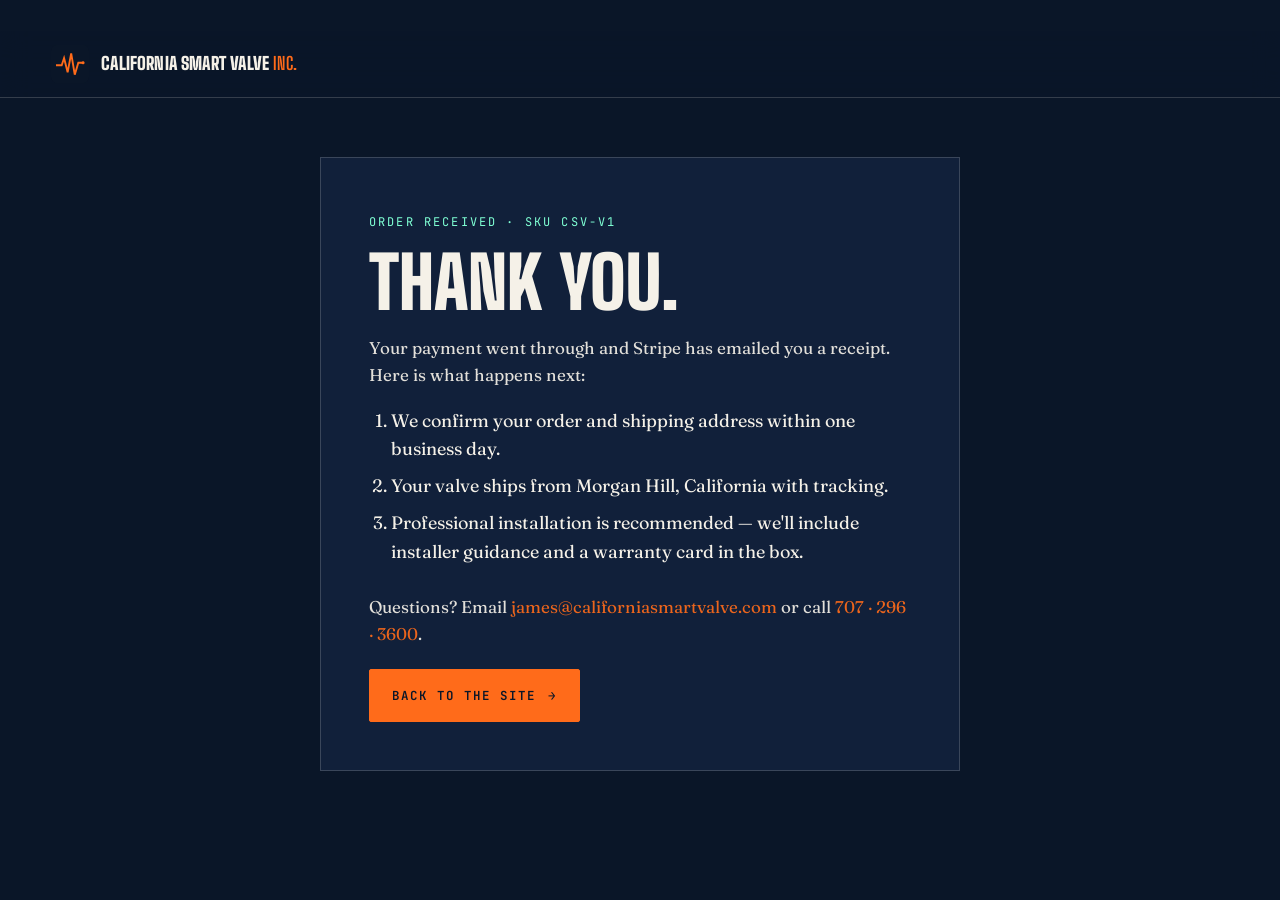
==== thank-you.html @ 898beee5 "feat: retail price $285 incl. tax/shipping; Stripe checkout scaffolding - Bump per-unit price from $" ====
<!doctype html>
<html lang="en">
<head>
  <meta charset="utf-8">
  <meta name="viewport" content="width=device-width,initial-scale=1,viewport-fit=cover">
  <meta name="theme-color" content="#0A1628">
  <meta name="robots" content="noindex">
  <title>Order received — California Smart Valve</title>
  <link rel="icon" type="image/svg+xml" href="assets/favicon.svg">
  <link rel="preconnect" href="https://fonts.googleapis.com">
  <link rel="preconnect" href="https://fonts.gstatic.com" crossorigin>
  <link rel="stylesheet" href="https://fonts.googleapis.com/css2?family=Big+Shoulders+Display:wght@500;700;900&family=Fraunces:opsz,wght@9..144,300..700&family=JetBrains+Mono:wght@400;600&display=swap">
  <link rel="stylesheet" href="assets/style.css">
</head>
<body>
<nav class="nav" aria-label="Primary">
  <a class="nav__brand" href="./">
    <svg class="nav__logo" viewBox="0 0 64 64" aria-hidden="true">
      <rect width="64" height="64" rx="10" fill="#0A1628"/>
      <path d="M10 34 L18 34 L22 22 L28 46 L34 14 L40 50 L46 30 L54 30" fill="none" stroke="#FF6B1A" stroke-width="3.2" stroke-linecap="square"/>
      <circle cx="54" cy="30" r="2.6" fill="#FF6B1A"/>
    </svg>
    <span class="nav__brand-text">California Smart Valve <em>Inc.</em></span>
  </a>
</nav>
<main class="confirm">
  <div class="confirm__card">
    <span class="confirm__num">ORDER RECEIVED · SKU CSV-V1</span>
    <h1>Thank you.</h1>
    <p>Your payment went through and Stripe has emailed you a receipt. Here is what happens next:</p>
    <ol>
      <li>We confirm your order and shipping address within one business day.</li>
      <li>Your valve ships from Morgan Hill, California with tracking.</li>
      <li>Professional installation is recommended — we'll include installer guidance and a warranty card in the box.</li>
    </ol>
    <p>Questions? Email <a href="mailto:james@californiasmartvalve.com" style="color:var(--orange)">james@californiasmartvalve.com</a> or call <a href="tel:+17072963600" style="color:var(--orange)">707 · 296 · 3600</a>.</p>
    <a class="btn btn--primary" href="./"><span>Back to the site</span><span class="btn__arrow">→</span></a>
  </div>
</main>
</body>
</html>
---- assets/style.css ----
/* ───────────────────────────────────────────────────────────────
   California Smart Valve — Editorial Seismograph
   ─────────────────────────────────────────────────────────────── */

:root {
  --navy:      #0A1628;
  --navy-2:    #11203A;
  --navy-3:    #1A2942;
  --bone:      #F5F1E8;
  --bone-2:    #E9E2D2;
  --ink:       #07101F;
  --orange:    #FF6B1A;
  --orange-2:  #FF8A4A;
  --red:       #E63946;
  --pulse:     #7FFFD4;
  --rule:      rgba(245,241,232,.18);
  --rule-dk:   rgba(10,22,40,.14);

  --display: "Big Shoulders Display", "Arial Narrow", sans-serif;
  --serif:   "Fraunces", "Georgia", serif;
  --mono:    "JetBrains Mono", ui-monospace, monospace;

  --max:     1320px;
  --pad:     clamp(20px, 4vw, 56px);

  --noise:
    url("data:image/svg+xml;utf8,<svg xmlns='http://www.w3.org/2000/svg' width='220' height='220'><filter id='n'><feTurbulence type='fractalNoise' baseFrequency='0.9' numOctaves='2' stitchTiles='stitch'/><feColorMatrix values='0 0 0 0 0  0 0 0 0 0  0 0 0 0 0  0 0 0 0.55 0'/></filter><rect width='100%25' height='100%25' filter='url(%23n)' opacity='0.5'/></svg>");
}

* { box-sizing: border-box; }
html { scroll-behavior: smooth; -webkit-text-size-adjust: 100%; }
body {
  margin: 0;
  font-family: var(--serif);
  font-weight: 400;
  font-size: clamp(15px, 1vw + 0.5rem, 18px);
  line-height: 1.55;
  color: var(--bone);
  background: var(--navy);
  -webkit-font-smoothing: antialiased;
  text-rendering: optimizeLegibility;
  overflow-x: hidden;
}

a { color: inherit; text-decoration: none; }
img, svg { display: block; max-width: 100%; }
em { font-style: italic; font-feature-settings: "ss01"; }
button { font: inherit; background: none; border: 0; color: inherit; cursor: pointer; }

/* ───────── tag ───────── */
.tag {
  display: inline-block;
  font-family: var(--mono);
  font-size: 0.68rem;
  letter-spacing: 0.18em;
  text-transform: uppercase;
  padding: 4px 8px;
  border: 1px solid currentColor;
  margin-right: 0.6em;
  vertical-align: 1px;
}
.tag--orange { background: var(--orange); color: var(--navy); border-color: var(--orange); }

/* ───────── STATION BAR ───────── */
.station {
  position: sticky;
  top: 0;
  z-index: 50;
  background: var(--ink);
  border-bottom: 1px solid var(--rule);
  font-family: var(--mono);
  font-size: 0.72rem;
  letter-spacing: 0.08em;
  text-transform: uppercase;
}
.station__inner {
  max-width: var(--max);
  margin: 0 auto;
  padding: 8px var(--pad);
  display: flex;
  align-items: center;
  gap: 16px;
  color: rgba(245,241,232,.7);
  white-space: nowrap;
  overflow: hidden;
}
.station__badge {
  color: var(--orange);
  display: inline-flex;
  align-items: center;
  gap: 6px;
  font-weight: 600;
  flex-shrink: 0;
}
.station__pulse {
  width: 7px; height: 7px; border-radius: 50%;
  background: var(--orange);
  box-shadow: 0 0 0 0 rgba(255,107,26,.7);
  animation: pulse 1.6s infinite;
}
@keyframes pulse {
  0%   { box-shadow: 0 0 0 0 rgba(255,107,26,.7); }
  70%  { box-shadow: 0 0 0 10px rgba(255,107,26,0); }
  100% { box-shadow: 0 0 0 0 rgba(255,107,26,0); }
}
.station__readout { display: inline-flex; gap: 10px; overflow: hidden; text-overflow: ellipsis; flex: 1 1 auto; }
.station__readout em { color: var(--bone); font-style: normal; font-weight: 600; }
.station__sep { opacity: .35; }
.station__time { margin-left: auto; color: var(--bone); flex-shrink: 0; }
.station__seg { display: inline; }

@media (max-width: 720px) {
  .station__seg:nth-child(1),
  .station__seg:nth-child(5),
  .station__sep { display: none; }
  .station__seg:nth-child(7) { display: inline; }
}
@media (max-width: 480px) {
  .station__readout { display: none; }
}

/* ───────── NAV ───────── */
.nav {
  position: sticky;
  top: 31px;
  z-index: 49;
  display: flex;
  align-items: center;
  justify-content: space-between;
  padding: 14px var(--pad);
  background: rgba(10,22,40,.85);
  backdrop-filter: blur(14px);
  -webkit-backdrop-filter: blur(14px);
  border-bottom: 1px solid var(--rule);
}
.nav__brand { display: flex; align-items: center; gap: 12px; }
.nav__logo { width: 38px; height: 38px; }
.nav__brand-text {
  font-family: var(--display);
  font-weight: 900;
  font-size: 1.1rem;
  letter-spacing: 0.01em;
  text-transform: uppercase;
  color: var(--bone);
}
.nav__brand-text em {
  font-style: normal; color: var(--orange); font-weight: 700;
}
.nav__links {
  list-style: none;
  display: flex;
  gap: 28px;
  align-items: center;
  margin: 0; padding: 0;
  font-family: var(--mono);
  font-size: 0.78rem;
  letter-spacing: 0.1em;
  text-transform: uppercase;
}
.nav__links a {
  color: rgba(245,241,232,.75);
  transition: color .2s;
  position: relative;
}
.nav__links a:hover { color: var(--bone); }
.nav__links a:hover::after {
  content: "";
  position: absolute; left: 0; right: 0; bottom: -6px;
  height: 1px; background: var(--orange);
}
.nav__cta {
  color: var(--navy) !important;
  background: var(--orange);
  padding: 8px 14px;
  border-radius: 2px;
  font-weight: 600;
}
.nav__cta:hover { background: var(--orange-2); }
.nav__cta:hover::after { display: none; }

.nav__toggle { display: none; flex-direction: column; gap: 4px; padding: 8px; }
.nav__toggle span { display: block; width: 24px; height: 2px; background: var(--bone); transition: transform .3s, opacity .3s; }
.nav__toggle[aria-expanded="true"] span:nth-child(1) { transform: translateY(6px) rotate(45deg); }
.nav__toggle[aria-expanded="true"] span:nth-child(2) { opacity: 0; }
.nav__toggle[aria-expanded="true"] span:nth-child(3) { transform: translateY(-6px) rotate(-45deg); }

@media (max-width: 880px) {
  .nav__toggle { display: flex; }
  .nav__links {
    position: absolute;
    top: 100%; left: 0; right: 0;
    background: var(--ink);
    border-bottom: 1px solid var(--rule);
    flex-direction: column;
    align-items: stretch;
    gap: 0;
    padding: 8px 0;
    transform: translateY(-12px);
    opacity: 0;
    pointer-events: none;
    transition: transform .25s, opacity .25s;
  }
  .nav__links li a {
    display: block;
    padding: 14px var(--pad);
  }
  .nav__links li a::after { display: none; }
  .nav__cta {
    margin: 12px var(--pad);
    text-align: center;
  }
  .nav.is-open .nav__links {
    transform: none;
    opacity: 1;
    pointer-events: auto;
  }
}

/* ───────── BUTTONS ───────── */
.btn {
  display: inline-flex;
  align-items: center;
  justify-content: center;
  gap: 12px;
  padding: 16px 22px;
  font-family: var(--mono);
  font-size: 0.78rem;
  letter-spacing: 0.16em;
  text-transform: uppercase;
  font-weight: 600;
  border: 1px solid transparent;
  border-radius: 2px;
  cursor: pointer;
  transition: transform .15s, background .2s, color .2s, border-color .2s;
  position: relative;
}
.btn:hover { transform: translateY(-1px); }
.btn:active { transform: translateY(0); }
.btn__arrow { transition: transform .25s; }
.btn:hover .btn__arrow { transform: translateX(4px); }
.btn--primary {
  background: var(--orange);
  color: var(--navy);
  border-color: var(--orange);
}
.btn--primary:hover { background: var(--orange-2); border-color: var(--orange-2); }
.btn--ghost {
  border-color: var(--bone);
  color: var(--bone);
  background: transparent;
}
.btn--ghost:hover { background: var(--bone); color: var(--navy); }
.btn--ghost-light { border-color: rgba(245,241,232,.6); }
.btn--block { display: flex; width: 100%; }

/* ───────── HERO ───────── */
.hero {
  position: relative;
  min-height: calc(100vh - 80px);
  padding: clamp(40px, 8vw, 96px) var(--pad) clamp(40px, 8vw, 80px);
  background:
    radial-gradient(1200px 700px at 80% -10%, rgba(255,107,26,.10), transparent 60%),
    radial-gradient(900px 600px at -10% 100%, rgba(230,57,70,.08), transparent 60%),
    var(--navy);
  overflow: hidden;
  isolation: isolate;
}
.hero__noise {
  position: absolute; inset: 0;
  background-image: var(--noise);
  opacity: 0.35;
  mix-blend-mode: overlay;
  pointer-events: none;
  z-index: 1;
}
.hero__inner {
  position: relative;
  z-index: 3;
  max-width: var(--max);
  margin: 0 auto;
}
.hero__eyebrow {
  font-family: var(--mono);
  font-size: 0.78rem;
  letter-spacing: 0.16em;
  text-transform: uppercase;
  color: rgba(245,241,232,.65);
  margin: 0 0 clamp(28px, 5vw, 56px);
}
.hero__title {
  font-family: var(--display);
  font-weight: 900;
  font-size: clamp(3.2rem, 11vw, 10.5rem);
  line-height: 0.88;
  letter-spacing: -0.02em;
  text-transform: uppercase;
  margin: 0;
  color: var(--bone);
}
.hero__line {
  display: block;
  opacity: 0;
  transform: translateY(20px);
  animation: rise .9s cubic-bezier(.2,.7,.2,1) forwards;
}
.hero__line:nth-child(1) { animation-delay: .05s; }
.hero__line:nth-child(2) { animation-delay: .15s; }
.hero__line:nth-child(3) { animation-delay: .30s; }
.hero__line:nth-child(4) { animation-delay: .42s; }
.hero__line:nth-child(5) { animation-delay: .55s; }
@keyframes rise { to { opacity: 1; transform: none; } }

.hero__line--quake { color: var(--orange); position: relative; }
.hero__line--fire  { color: var(--red);    position: relative; display: inline-block; }
.hero__line--amp {
  font-family: var(--serif);
  font-style: italic;
  font-weight: 300;
  font-size: 0.55em;
  color: var(--bone);
  margin: 0.05em 0;
  text-transform: none;
  padding-left: 0.1em;
}
.hero__period { color: var(--bone); }

.hero__mark {
  display: inline-block;
  vertical-align: 0.05em;
  margin-left: 0.18em;
  width: 0.6em;
  height: 0.45em;
  background-repeat: no-repeat;
  background-size: contain;
}
.hero__mark--quake {
  background-image:
    url("data:image/svg+xml;utf8,<svg xmlns='http://www.w3.org/2000/svg' viewBox='0 0 60 40'><path d='M2 20 L10 20 L14 5 L20 35 L26 8 L32 32 L38 14 L46 26 L52 20 L58 20' fill='none' stroke='%23FF6B1A' stroke-width='3'/></svg>");
}
.hero__mark--fire {
  background-image:
    url("data:image/svg+xml;utf8,<svg xmlns='http://www.w3.org/2000/svg' viewBox='0 0 40 50'><path d='M20 48 C8 42 6 30 12 22 C12 28 16 28 18 24 C20 14 16 10 22 2 C22 12 30 14 30 24 C32 22 36 28 34 36 C32 44 28 48 20 48 Z' fill='%23E63946'/></svg>");
}

.hero__lede {
  font-family: var(--serif);
  font-size: clamp(1.05rem, 1.4vw, 1.3rem);
  line-height: 1.55;
  max-width: 60ch;
  color: rgba(245,241,232,.85);
  margin: clamp(36px, 5vw, 60px) 0 clamp(28px, 4vw, 40px);
  opacity: 0;
  animation: rise 1s .9s forwards;
}
.hero__lede em { color: var(--orange); font-style: italic; }

.hero__cta {
  display: flex;
  flex-wrap: wrap;
  gap: 14px;
  opacity: 0;
  animation: rise 1s 1.05s forwards;
}

.hero__stats {
  margin-top: clamp(48px, 8vw, 80px);
  display: grid;
  grid-template-columns: repeat(auto-fit, minmax(180px, 1fr));
  gap: clamp(20px, 3vw, 36px);
  border-top: 1px solid var(--rule);
  padding-top: clamp(28px, 4vw, 40px);
  opacity: 0;
  animation: rise 1s 1.2s forwards;
}
.stat { display: flex; flex-direction: column; gap: 4px; }
.stat__num {
  font-family: var(--display);
  font-weight: 900;
  font-size: clamp(2.2rem, 4vw, 3.2rem);
  line-height: 1;
  color: var(--bone);
}
.stat__num em { color: var(--orange); font-style: normal; }
.stat__label {
  font-family: var(--mono);
  font-size: 0.7rem;
  letter-spacing: 0.16em;
  text-transform: uppercase;
  color: rgba(245,241,232,.6);
}

/* ───────── SEISMOGRAPH ───────── */
.seismo {
  position: absolute;
  left: 0; right: 0;
  bottom: 0;
  height: clamp(140px, 18vw, 220px);
  z-index: 2;
  pointer-events: none;
  overflow: hidden;
  border-top: 1px solid var(--rule);
  background:
    linear-gradient(180deg, transparent 0%, rgba(10,22,40,.6) 100%);
}
.seismo__grid {
  position: absolute; inset: 0;
  background-image:
    linear-gradient(to right, rgba(255,107,26,.06) 1px, transparent 1px),
    linear-gradient(to bottom, rgba(255,107,26,.06) 1px, transparent 1px);
  background-size: 40px 40px;
}
.seismo__svg {
  position: absolute;
  top: 0; left: 0;
  width: 200%; height: 100%;
  animation: seismo-scroll 24s linear infinite;
}
@keyframes seismo-scroll {
  to { transform: translateX(-50%); }
}
.seismo__svg path { stroke: var(--orange); filter: drop-shadow(0 0 6px rgba(255,107,26,.5)); }
.seismo__scan {
  position: absolute; top: 0; bottom: 0; left: 0;
  width: 2px;
  background: linear-gradient(180deg, transparent, rgba(127,255,212,.6), transparent);
  box-shadow: 0 0 12px rgba(127,255,212,.5);
  animation: scan 6s linear infinite;
}
@keyframes scan {
  0%   { left: 0%; }
  100% { left: 100%; }
}
.seismo__axis {
  position: absolute;
  left: 0; right: 0;
  bottom: 6px;
  display: flex;
  justify-content: space-around;
  font-family: var(--mono);
  font-size: 0.64rem;
  color: rgba(245,241,232,.35);
  letter-spacing: 0.1em;
  padding: 0 var(--pad);
}

/* ───────── SECTION SCAFFOLD ───────── */
.section {
  position: relative;
  padding: clamp(72px, 10vw, 140px) var(--pad);
  background: var(--bone);
  color: var(--navy);
}
.section--mission { background: var(--bone); }
.section--dual { background: var(--navy); color: var(--bone); }
.section--device { background: var(--bone-2); }
.section--leadership { background: var(--navy-2); color: var(--bone); }
.section--spec { background: var(--bone); }
.section--about { background: var(--navy); color: var(--bone); }
.section--start { background: var(--ink); color: var(--bone); }

.section__head {
  max-width: var(--max);
  margin: 0 auto clamp(48px, 6vw, 80px);
  display: grid;
  grid-template-columns: 80px 1fr;
  grid-template-rows: auto auto;
  column-gap: clamp(20px, 3vw, 40px);
  row-gap: 12px;
  align-items: start;
}
.section__num {
  font-family: var(--mono);
  font-size: 0.78rem;
  letter-spacing: 0.18em;
  text-transform: uppercase;
  color: var(--orange);
  padding-top: 18px;
  grid-row: 1 / span 2;
  border-top: 2px solid var(--orange);
  padding-right: 8px;
}
.section__title {
  font-family: var(--display);
  font-weight: 900;
  font-size: clamp(2.2rem, 5.6vw, 5rem);
  line-height: 0.92;
  letter-spacing: -0.015em;
  text-transform: uppercase;
  margin: 0;
}
.section__kicker {
  font-family: var(--serif);
  font-size: clamp(1.05rem, 1.4vw, 1.25rem);
  line-height: 1.5;
  max-width: 60ch;
  margin: 0;
  color: inherit;
  opacity: 0.75;
}
.section__head--dark .section__title { color: var(--bone); }
.section__head--dark .section__kicker { color: rgba(245,241,232,.75); }

@media (max-width: 640px) {
  .section__head {
    grid-template-columns: 1fr;
    row-gap: 16px;
  }
  .section__num { grid-row: auto; padding-top: 10px; padding-bottom: 8px; padding-right: 0; display: inline-block; max-width: max-content; }
}

/* ───────── MISSION CARDS ───────── */
.cards-3 {
  max-width: var(--max);
  margin: 0 auto;
  display: grid;
  grid-template-columns: repeat(3, 1fr);
  gap: 0;
  border-top: 1px solid var(--rule-dk);
  border-bottom: 1px solid var(--rule-dk);
}
.card-mission {
  position: relative;
  padding: clamp(32px, 4vw, 48px) clamp(24px, 3vw, 36px);
  border-right: 1px solid var(--rule-dk);
  display: flex;
  flex-direction: column;
  gap: 18px;
  background: var(--bone);
  transition: background .25s;
}
.card-mission:last-child { border-right: 0; }
.card-mission:hover { background: var(--bone-2); }
.card-mission__num {
  font-family: var(--mono);
  font-size: 0.74rem;
  letter-spacing: 0.18em;
  text-transform: uppercase;
  color: var(--orange);
}
.card-mission__title {
  font-family: var(--display);
  font-weight: 900;
  font-size: clamp(1.8rem, 3vw, 2.6rem);
  line-height: 0.95;
  letter-spacing: -0.01em;
  text-transform: uppercase;
  margin: 0;
  color: var(--navy);
}
.card-mission__body {
  margin: 0;
  font-family: var(--serif);
  font-size: 1.02rem;
  line-height: 1.55;
  color: rgba(10,22,40,.78);
}
.card-mission__bar {
  display: block;
  height: 4px;
  background: var(--orange);
  width: 36px;
  margin-top: auto;
  transition: width .3s;
}
.card-mission:hover .card-mission__bar { width: 100%; }

@media (max-width: 880px) {
  .cards-3 { grid-template-columns: 1fr; }
  .card-mission { border-right: 0; border-bottom: 1px solid var(--rule-dk); }
  .card-mission:last-child { border-bottom: 0; }
}

/* ───────── DUAL THREAT ───────── */
.dual {
  max-width: var(--max);
  margin: 0 auto;
  display: grid;
  grid-template-columns: 1fr 1fr;
  gap: 1px;
  background: var(--rule);
  border: 1px solid var(--rule);
}
.dual__panel {
  position: relative;
  padding: clamp(36px, 5vw, 64px);
  background: var(--navy);
  overflow: hidden;
  isolation: isolate;
  min-height: clamp(360px, 50vh, 520px);
  display: flex;
  flex-direction: column;
}
.dual__panel--quake { background: linear-gradient(180deg, #102542 0%, #0A1628 100%); }
.dual__panel--fire  { background: linear-gradient(180deg, #2A1410 0%, #0A1628 100%); }
.dual__bg {
  position: absolute; inset: 0;
  z-index: 1;
  opacity: 0.18;
  pointer-events: none;
}
.dual__bg svg { width: 100%; height: 100%; }
.dual__bg--quake .quake-bars rect {
  fill: var(--orange);
  transform-origin: bottom;
  animation: quake-bar 1.4s ease-in-out infinite;
}
.dual__bg--quake .quake-bars rect:nth-child(odd)  { animation-duration: 1.2s; }
.dual__bg--quake .quake-bars rect:nth-child(3n)   { animation-duration: 1.6s; }
.dual__bg--quake .quake-bars rect:nth-child(5n)   { animation-duration: 1.0s; }
.dual__bg--quake .quake-bars rect:nth-child(2n)   { animation-delay: -0.3s; }
.dual__bg--quake .quake-bars rect:nth-child(3n)   { animation-delay: -0.7s; }
.dual__bg--quake .quake-bars rect:nth-child(7n)   { animation-delay: -1.1s; }
@keyframes quake-bar {
  0%, 100% { transform: scaleY(0.4); }
  50% { transform: scaleY(1.0); }
}

.dual__bg--fire .flame__outer { fill: var(--red); animation: flicker 1.3s ease-in-out infinite alternate; transform-origin: bottom; }
.dual__bg--fire .flame__mid   { fill: var(--orange); animation: flicker 0.9s ease-in-out infinite alternate; transform-origin: bottom; }
.dual__bg--fire .flame__core  { fill: #FFD56B; animation: flicker 0.6s ease-in-out infinite alternate; transform-origin: bottom; }
@keyframes flicker {
  0%   { transform: scale(0.96, 1.0) translateX(-2px); opacity: 0.85; }
  100% { transform: scale(1.04, 0.94) translateX(2px); opacity: 1; }
}

.dual__panel > * { position: relative; z-index: 2; }
.dual__tag {
  font-family: var(--mono);
  font-size: 0.74rem;
  letter-spacing: 0.18em;
  text-transform: uppercase;
  color: var(--orange);
  margin-bottom: clamp(20px, 3vw, 32px);
  display: inline-block;
}
.dual__panel--fire .dual__tag { color: var(--red); }
.dual__title {
  font-family: var(--display);
  font-weight: 900;
  font-size: clamp(1.8rem, 4vw, 3.2rem);
  line-height: 0.95;
  letter-spacing: -0.01em;
  text-transform: uppercase;
  margin: 0 0 clamp(16px, 2vw, 24px);
  color: var(--bone);
}
.dual__title em { font-style: italic; font-family: var(--serif); font-weight: 400; color: var(--orange); text-transform: none; font-size: 0.95em; }
.dual__panel--fire .dual__title em { color: var(--red); }
.dual__body {
  font-family: var(--serif);
  font-size: 1.05rem;
  line-height: 1.55;
  color: rgba(245,241,232,.85);
  max-width: 38ch;
  margin: 0 0 clamp(20px, 3vw, 28px);
}
.dual__list {
  list-style: none;
  padding: 0;
  margin: auto 0 0;
  font-family: var(--mono);
  font-size: 0.78rem;
  letter-spacing: 0.1em;
  text-transform: uppercase;
  color: rgba(245,241,232,.7);
  border-top: 1px solid var(--rule);
  padding-top: 16px;
}
.dual__list li {
  padding: 6px 0 6px 24px;
  position: relative;
}
.dual__list li::before {
  content: "→";
  position: absolute;
  left: 0;
  color: var(--orange);
}
.dual__panel--fire .dual__list li::before { color: var(--red); }

.dual__footnote {
  max-width: var(--max);
  margin: clamp(36px, 5vw, 56px) auto 0;
  font-family: var(--serif);
  font-size: 1.05rem;
  color: rgba(245,241,232,.85);
  line-height: 1.5;
}

@media (max-width: 880px) {
  .dual { grid-template-columns: 1fr; }
}

/* ───────── DEVICE ───────── */
.device {
  max-width: var(--max);
  margin: 0 auto;
  display: grid;
  grid-template-columns: minmax(280px, 1fr) minmax(0, 1.2fr);
  gap: clamp(40px, 6vw, 80px);
  align-items: start;
}
.device__art {
  position: sticky;
  top: 100px;
  display: flex;
  flex-direction: column;
  gap: 16px;
}
.device__stage {
  position: relative;
  aspect-ratio: 1;
  background:
    radial-gradient(circle at 50% 42%, #1A2942 0%, var(--navy) 65%, #060E1C 100%);
  border: 1px solid var(--rule-dk);
  border-radius: 4px;
  padding: clamp(28px, 4vw, 48px);
  display: flex;
  align-items: center;
  justify-content: center;
  overflow: hidden;
  box-shadow: 0 20px 60px -20px rgba(0,0,0,.35);
}
.device__stage::before {
  content: "";
  position: absolute; inset: 0;
  background-image:
    linear-gradient(to right, rgba(255,107,26,.06) 1px, transparent 1px),
    linear-gradient(to bottom, rgba(255,107,26,.06) 1px, transparent 1px);
  background-size: 32px 32px;
  opacity: 0.6;
  pointer-events: none;
}
.device__stage img {
  width: 82%;
  height: auto;
  object-fit: contain;
  filter: drop-shadow(0 24px 30px rgba(0,0,0,.5));
  position: relative; z-index: 2;
  animation: deviceFade .35s ease-out;
}
@keyframes deviceFade {
  from { opacity: 0; transform: scale(0.97); }
  to   { opacity: 1; transform: none; }
}
.device__corner {
  position: absolute;
  width: 22px; height: 22px;
  border: 1px solid var(--orange);
  z-index: 3;
}
.device__corner--tl { top: 14px; left: 14px; border-right: 0; border-bottom: 0; }
.device__corner--tr { top: 14px; right: 14px; border-left: 0; border-bottom: 0; }
.device__corner--bl { bottom: 14px; left: 14px; border-right: 0; border-top: 0; }
.device__corner--br { bottom: 14px; right: 14px; border-left: 0; border-top: 0; }
.device__label {
  position: absolute;
  top: 18px; left: 50%; transform: translateX(-50%);
  font-family: var(--mono);
  font-size: 0.7rem;
  letter-spacing: 0.18em;
  text-transform: uppercase;
  color: var(--orange);
  z-index: 3;
  background: rgba(10,22,40,.85);
  padding: 4px 12px;
  border-radius: 2px;
  border: 1px solid rgba(255,107,26,.3);
}
.device__thumbs {
  display: grid;
  grid-template-columns: repeat(3, 1fr);
  gap: 8px;
}
.device__thumb {
  position: relative;
  aspect-ratio: 1;
  background: var(--navy);
  border: 1px solid var(--rule-dk);
  border-radius: 3px;
  padding: 6px 6px 22px;
  cursor: pointer;
  display: flex;
  align-items: center;
  justify-content: center;
  transition: border-color .2s, transform .2s, background .2s;
  overflow: hidden;
}
.device__thumb img {
  max-width: 78%;
  max-height: 78%;
  object-fit: contain;
  filter: drop-shadow(0 6px 10px rgba(0,0,0,.4));
}
.device__thumb span {
  position: absolute;
  bottom: 6px; left: 0; right: 0;
  text-align: center;
  font-family: var(--mono);
  font-size: 0.6rem;
  letter-spacing: 0.16em;
  text-transform: uppercase;
  color: rgba(245,241,232,.55);
}
.device__thumb:hover { transform: translateY(-2px); border-color: var(--orange); }
.device__thumb.is-active { border-color: var(--orange); background: var(--navy-2); }
.device__thumb.is-active span { color: var(--orange); }

.device__features {
  list-style: none;
  padding: 0;
  margin: 0 0 clamp(40px, 5vw, 56px);
  display: grid;
  gap: clamp(20px, 2.5vw, 28px);
}
.device__features li {
  padding: 0 0 clamp(20px, 2.5vw, 28px);
  border-bottom: 1px solid var(--rule-dk);
  display: grid;
  grid-template-columns: 80px 1fr;
  gap: 20px;
}
.device__features li:last-child { border-bottom: 0; padding-bottom: 0; }
.device__feature-num {
  font-family: var(--mono);
  font-size: 0.78rem;
  letter-spacing: 0.16em;
  color: var(--orange);
  padding-top: 4px;
}
.device__features h4 {
  font-family: var(--display);
  font-weight: 700;
  font-size: clamp(1.4rem, 2vw, 1.8rem);
  letter-spacing: 0;
  text-transform: uppercase;
  margin: 0 0 6px;
  color: var(--navy);
}
.device__features p {
  margin: 0;
  font-family: var(--serif);
  font-size: 1rem;
  line-height: 1.5;
  color: rgba(10,22,40,.78);
}

.price {
  background: var(--navy);
  color: var(--bone);
  padding: clamp(28px, 4vw, 40px);
  border-radius: 4px;
  position: relative;
  overflow: hidden;
}
.price::before {
  content: "";
  position: absolute;
  top: -1px; left: 0; right: 0;
  height: 4px;
  background: var(--orange);
}
.price__head {
  display: flex;
  justify-content: space-between;
  font-family: var(--mono);
  font-size: 0.74rem;
  letter-spacing: 0.16em;
  text-transform: uppercase;
  color: rgba(245,241,232,.6);
  margin-bottom: 16px;
}
.price__sku { color: var(--orange); }
.price__num {
  font-family: var(--display);
  font-weight: 900;
  font-size: clamp(4.5rem, 9vw, 7rem);
  line-height: 1;
  letter-spacing: -0.02em;
  margin-bottom: 12px;
  color: var(--bone);
  display: flex;
  align-items: flex-start;
  gap: 6px;
}
.price__currency {
  font-size: 0.45em;
  color: var(--orange);
  padding-top: 0.3em;
}
.price__note {
  font-family: var(--serif);
  font-size: 0.95rem;
  color: rgba(245,241,232,.7);
  line-height: 1.5;
  margin: 0 0 24px;
}
.price__phone {
  display: block;
  text-align: center;
  margin-top: 14px;
  font-family: var(--mono);
  font-size: 0.85rem;
  letter-spacing: 0.12em;
  color: var(--orange);
}
.price__phone:hover { color: var(--orange-2); }

@media (max-width: 880px) {
  .device { grid-template-columns: 1fr; }
  .device__art { position: relative; top: 0; max-width: 360px; margin: 0 auto; }
  .device__features li { grid-template-columns: 60px 1fr; }
}

/* ───────── LEADERSHIP ───────── */
.leaders {
  max-width: var(--max);
  margin: 0 auto;
  display: grid;
  grid-template-columns: repeat(4, 1fr);
  gap: 20px;
}
.leader {
  background: var(--navy-3);
  padding: clamp(24px, 3vw, 32px);
  border: 1px solid rgba(255,107,26,.15);
  border-radius: 2px;
  position: relative;
  transition: transform .25s, border-color .25s;
}
.leader:hover { transform: translateY(-4px); border-color: var(--orange); }
.leader__photo {
  position: relative;
  aspect-ratio: 1;
  background:
    radial-gradient(circle at 30% 30%, rgba(255,107,26,.15), transparent 60%),
    var(--navy);
  border: 1px solid var(--rule);
  margin-bottom: clamp(16px, 2vw, 24px);
  overflow: hidden;
  border-radius: 2px;
}
.leader__photo::after {
  content: "";
  position: absolute; inset: 0;
  background-image:
    repeating-linear-gradient(0deg, rgba(255,107,26,.05) 0 1px, transparent 1px 6px);
  z-index: 2;
  pointer-events: none;
  mix-blend-mode: overlay;
}
.leader__photo img {
  width: 100%;
  height: 100%;
  object-fit: cover;
  object-position: center 18%;
  filter: grayscale(1) contrast(1.05) brightness(.95);
  transition: filter .35s ease-out, transform .5s ease-out;
}
.leader:hover .leader__photo img {
  filter: grayscale(1) contrast(1.05) brightness(1.05);
  transform: scale(1.04);
}
/* Derek — photo is a 2:3 portrait; shrink it to fit inside the square,
   centered, no top/bottom crop. Navy stage fills the surrounding space. */
.leader.leader--featured .leader__photo img {
  width: 72% !important;
  height: auto !important;
  max-height: 88%;
  object-fit: contain !important;
  object-position: center !important;
  position: absolute !important;
  top: 50% !important;
  left: 50% !important;
  transform: translate(-50%, -50%) !important;
}
.leader.leader--featured:hover .leader__photo img {
  transform: translate(-50%, -50%) scale(1.03) !important;
}
.leader__photo--accent {
  border-color: var(--orange);
  box-shadow: 0 0 0 1px var(--orange) inset;
  background-image: url('img/derek-beda.jpg');
  background-size: cover;
  background-position: center;
}
/* Blurred fill of Derek's own photo so the side gaps read as
   a full-bleed portrait instead of letterboxing. */
.leader__photo--accent::before {
  content: "";
  position: absolute;
  inset: 0;
  background-image: inherit;
  background-size: 140%;
  background-position: center;
  background-repeat: no-repeat;
  filter: blur(18px) grayscale(1) brightness(.55);
  transform: scale(1.1);
  z-index: 0;
  pointer-events: none;
}
.leader__photo--accent img {
  z-index: 2;
}
.leader__name {
  font-family: var(--display);
  font-weight: 900;
  font-size: 1.45rem;
  text-transform: uppercase;
  letter-spacing: 0;
  margin: 0 0 4px;
  color: var(--bone);
}
.leader__role {
  font-family: var(--mono);
  font-size: 0.74rem;
  letter-spacing: 0.14em;
  text-transform: uppercase;
  color: var(--orange);
  margin: 0 0 16px;
}
.leader__meta {
  list-style: none;
  padding: 16px 0 0;
  margin: 0;
  border-top: 1px solid var(--rule);
  display: grid;
  gap: 6px;
  font-family: var(--mono);
  font-size: 0.74rem;
  letter-spacing: 0.06em;
  color: rgba(245,241,232,.7);
}
.leader__meta li { display: flex; gap: 8px; }
.leader__meta span { color: rgba(245,241,232,.4); min-width: 36px; }

.leader--featured {
  background:
    linear-gradient(180deg, rgba(255,107,26,.1) 0%, transparent 60%),
    var(--navy-3);
  border-color: var(--orange);
}

@media (max-width: 1024px) {
  .leaders { grid-template-columns: repeat(2, 1fr); }
}
@media (max-width: 520px) {
  .leaders { grid-template-columns: 1fr; }
}

/* ───────── SPEC ───────── */
.spec {
  max-width: var(--max);
  margin: 0 auto;
  background: var(--navy);
  color: var(--bone);
  border-radius: 4px;
  overflow: hidden;
  font-family: var(--mono);
  font-size: 0.86rem;
  border: 1px solid var(--rule);
}
.spec__row {
  display: grid;
  grid-template-columns: 1.6fr 1fr 1fr 1fr;
  align-items: center;
  border-bottom: 1px solid var(--rule);
}
.spec__row:last-child { border-bottom: 0; }
.spec__row > span {
  padding: 18px 18px;
  letter-spacing: 0.08em;
  text-transform: uppercase;
}
.spec__row--head {
  background: var(--ink);
  color: rgba(245,241,232,.55);
  font-size: 0.7rem;
  letter-spacing: 0.16em;
}
.spec__brand--us { color: var(--orange); }
.spec__cell { text-align: center; font-size: 1.1rem; }
.spec__cell--us { background: rgba(255,107,26,.06); }
.mark {
  font-style: normal;
  display: inline-block;
  font-family: var(--mono);
  font-weight: 700;
}
.mark--ok   { color: var(--orange); }
.mark--no   { color: rgba(245,241,232,.25); }
.mark--warn { color: #FFD56B; }

@media (max-width: 720px) {
  .spec__row {
    grid-template-columns: 1fr 1fr;
    grid-template-rows: auto auto;
  }
  .spec__row > span:nth-child(1) {
    grid-column: 1 / -1;
    background: var(--ink);
    color: var(--orange);
    font-size: 0.78rem;
    padding: 12px 18px;
  }
  .spec__row--head { display: none; }
  .spec__cell { text-align: left; padding-left: 18px; }
  .spec__cell::before {
    content: attr(data-brand);
    color: rgba(245,241,232,.4);
    font-size: 0.66rem;
    letter-spacing: 0.16em;
    margin-right: 8px;
  }
  .spec__row > span:nth-child(2)::before { content: "CSV"; }
  .spec__row > span:nth-child(3)::before { content: "PAC. SEISMIC"; }
  .spec__row > span:nth-child(4)::before { content: "L. FIREFIGHTER"; }
  .spec__row > span::before {
    color: rgba(245,241,232,.4);
    font-size: 0.62rem;
    letter-spacing: 0.16em;
    margin-right: 10px;
    display: inline-block;
    min-width: 110px;
  }
  .spec__row > span:nth-child(1)::before { content: ""; min-width: 0; }
}

/* ───────── ABOUT ───────── */
.about {
  max-width: var(--max);
  margin: 0 auto;
  display: grid;
  grid-template-columns: 1fr 1fr;
  gap: clamp(36px, 5vw, 64px) clamp(36px, 5vw, 64px);
}
.about__col--wide { grid-column: 1 / -1; }
.about__h {
  font-family: var(--display);
  font-weight: 900;
  font-size: 1.4rem;
  text-transform: uppercase;
  margin: 0 0 24px;
  padding-bottom: 12px;
  border-bottom: 1px solid var(--rule);
  color: var(--orange);
  letter-spacing: 0.02em;
}
.about__dl {
  margin: 0;
  display: grid;
  grid-template-columns: max-content 1fr;
  gap: 14px 24px;
  font-family: var(--mono);
  font-size: 0.86rem;
}
.about__dl dt { color: rgba(245,241,232,.55); letter-spacing: 0.08em; text-transform: uppercase; font-size: 0.74rem; padding-top: 4px; }
.about__dl dd { margin: 0; color: var(--bone); font-family: var(--serif); font-size: 1.05rem; }
.about__list {
  list-style: none;
  padding: 0;
  margin: 0;
  display: grid;
  gap: 18px;
}
.about__list li {
  font-family: var(--serif);
  font-size: 1.02rem;
  line-height: 1.55;
  color: rgba(245,241,232,.85);
  padding-left: 20px;
  position: relative;
}
.about__list li::before {
  content: "▮";
  position: absolute; left: 0;
  color: var(--orange);
  font-size: 0.85em;
  top: 0.15em;
}
.about__list strong { color: var(--bone); font-weight: 700; font-family: var(--display); text-transform: uppercase; letter-spacing: 0.02em; font-size: 1.05em; }

.about__bullets {
  list-style: none; padding: 0; margin: 0;
  display: grid;
  grid-template-columns: repeat(auto-fit, minmax(260px, 1fr));
  gap: 16px 32px;
  font-family: var(--serif);
  font-size: 1rem;
  border-top: 1px solid var(--rule);
  padding-top: 24px;
}
.about__bullets li {
  padding-left: 24px;
  position: relative;
  color: rgba(245,241,232,.85);
  line-height: 1.5;
}
.about__bullets li::before {
  content: "✓";
  position: absolute; left: 0;
  color: var(--orange);
  font-family: var(--mono);
  font-weight: 700;
}

@media (max-width: 720px) {
  .about { grid-template-columns: 1fr; }
}

/* ───────── START ───────── */
.start {
  max-width: var(--max);
  margin: 0 auto;
  display: grid;
  grid-template-columns: 1fr 1fr;
  gap: 20px;
}
.start__card {
  padding: clamp(32px, 4vw, 48px);
  background: var(--bone);
  color: var(--navy);
  border-radius: 4px;
  display: flex;
  flex-direction: column;
  gap: 16px;
  position: relative;
  overflow: hidden;
}
.start__card::before {
  content: "";
  position: absolute;
  top: 0; left: 0; right: 0;
  height: 4px;
  background: var(--orange);
}
.start__card--alt {
  background: var(--navy-2);
  color: var(--bone);
}
.start__icon {
  width: 56px; height: 56px;
  display: flex; align-items: center; justify-content: center;
  background: rgba(255,107,26,.12);
  border-radius: 4px;
}
.start__card--alt .start__icon { background: rgba(255,107,26,.2); }
.start__icon svg { width: 32px; height: 32px; }
.start__card h3 {
  font-family: var(--display);
  font-weight: 900;
  font-size: clamp(1.6rem, 2.4vw, 2.2rem);
  text-transform: uppercase;
  margin: 0;
  letter-spacing: -0.005em;
}
.start__card p {
  font-family: var(--serif);
  font-size: 1.05rem;
  line-height: 1.5;
  margin: 0 0 8px;
  opacity: 0.78;
}
.start__card .btn { margin-top: auto; }

@media (max-width: 720px) {
  .start { grid-template-columns: 1fr; }
}

/* ───────── FOOTER ───────── */
.foot {
  background: var(--ink);
  color: rgba(245,241,232,.75);
  padding: clamp(48px, 6vw, 72px) var(--pad) clamp(20px, 3vw, 32px);
  border-top: 1px solid var(--rule);
}
.foot__inner {
  max-width: var(--max);
  margin: 0 auto;
  display: grid;
  grid-template-columns: 1.4fr 2fr;
  gap: clamp(36px, 5vw, 64px);
  padding-bottom: 40px;
  border-bottom: 1px solid var(--rule);
}
.foot__brand {
  display: flex;
  gap: 18px;
}
.foot__logo { width: 48px; height: 48px; flex-shrink: 0; }
.foot__name {
  font-family: var(--display);
  font-weight: 900;
  font-size: 1.2rem;
  text-transform: uppercase;
  margin: 0 0 6px;
  color: var(--bone);
}
.foot__name em { font-style: normal; color: var(--orange); }
.foot__tag {
  font-family: var(--serif);
  font-size: 0.95rem;
  line-height: 1.5;
  margin: 0;
  max-width: 32ch;
}
.foot__cols {
  display: grid;
  grid-template-columns: repeat(3, 1fr);
  gap: clamp(20px, 3vw, 40px);
}
.foot__cols h5 {
  font-family: var(--mono);
  font-size: 0.7rem;
  letter-spacing: 0.18em;
  text-transform: uppercase;
  color: var(--orange);
  margin: 0 0 16px;
}
.foot__cols ul {
  list-style: none;
  padding: 0; margin: 0;
  display: grid; gap: 8px;
  font-family: var(--serif);
  font-size: 0.95rem;
}
.foot__cols a:hover { color: var(--orange); }
.foot__mono { font-family: var(--mono) !important; font-size: 0.76rem !important; letter-spacing: 0.08em; text-transform: uppercase; color: rgba(245,241,232,.55); }
.foot__pulse {
  display: inline-block;
  width: 6px; height: 6px;
  border-radius: 50%;
  background: var(--pulse);
  margin-right: 8px;
  vertical-align: 1px;
  box-shadow: 0 0 8px var(--pulse);
}

.foot__rule { display: none; }

.foot__bottom {
  max-width: var(--max);
  margin: 24px auto 0;
  display: flex;
  justify-content: space-between;
  align-items: center;
  font-family: var(--mono);
  font-size: 0.7rem;
  letter-spacing: 0.14em;
  text-transform: uppercase;
  color: rgba(245,241,232,.45);
}
.foot__mono-tag { color: var(--orange); }

@media (max-width: 720px) {
  .foot__inner { grid-template-columns: 1fr; }
  .foot__cols { grid-template-columns: 1fr 1fr; }
  .foot__bottom { flex-direction: column; gap: 8px; align-items: flex-start; }
}

/* ───────── REDUCED MOTION ───────── */
@media (prefers-reduced-motion: reduce) {
  *, *::before, *::after {
    animation-duration: 0.01ms !important;
    animation-iteration-count: 1 !important;
    transition-duration: 0.01ms !important;
    scroll-behavior: auto !important;
  }
}

/* ───────── PRINT ───────── */
@media print {
  .station, .nav, .seismo, .hero__noise { display: none; }
  body { background: white; color: black; }
}

/* ── purchase alternates + order confirmation ── */
.price__alt { margin: 14px 0 0; font-family: var(--mono); font-size: 12px; line-height: 1.7; opacity: .85; }
.price__alt a { color: var(--orange); text-decoration: none; border-bottom: 1px solid currentColor; }
.price__alt .price__phone { display: inline; margin: 0; }
.confirm { min-height: 70vh; display: grid; place-items: center; padding: clamp(56px,10vh,120px) var(--pad); background: var(--navy); color: var(--bone); }
.confirm__card { max-width: 640px; width: 100%; padding: clamp(28px,4vw,48px); border: 1px solid var(--rule); background: var(--navy-2); }
.confirm__num { font-family: var(--mono); font-size: 12px; letter-spacing: .18em; color: var(--pulse); }
.confirm h1 { font-family: var(--display); font-weight: 900; font-size: clamp(40px,6vw,72px); line-height: .95; margin: 14px 0 18px; text-transform: uppercase; }
.confirm p { font-family: var(--serif); font-size: 17px; line-height: 1.6; margin: 0 0 14px; opacity: .92; }
.confirm ol { margin: 18px 0 26px; padding-left: 22px; font-family: var(--serif); line-height: 1.6; }
.confirm ol li { margin-bottom: 8px; }
.confirm .btn { margin-top: 8px; }
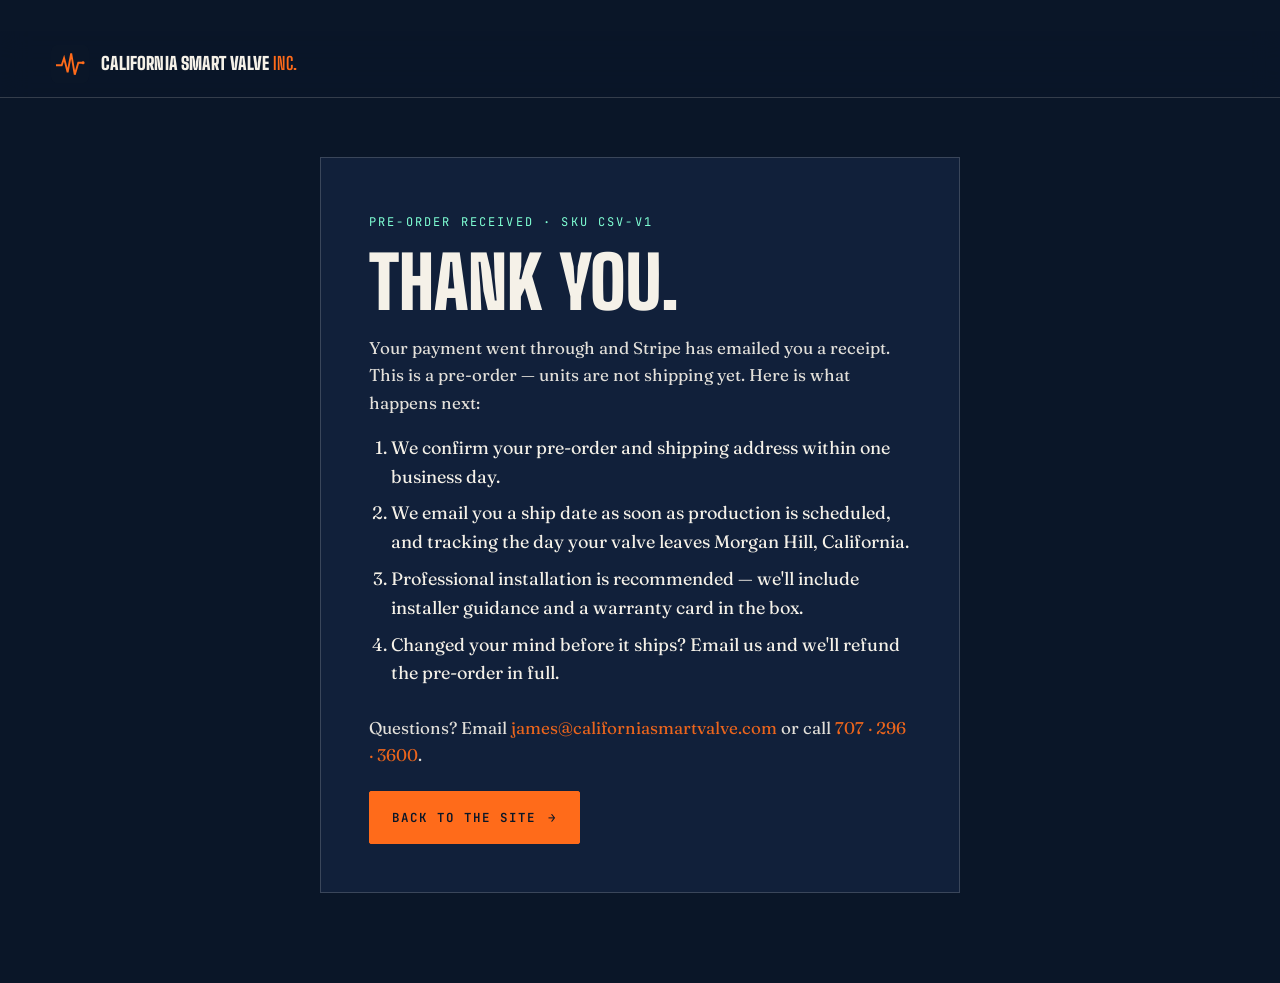
==== commit 6bb9dcb7: "copy: present checkout as a pre-order, not an in-stock purchase Units are not shipping yet, so "Buy " ====
--- a/thank-you.html
+++ b/thank-you.html
@@ -5,7 +5,7 @@
   <meta name="viewport" content="width=device-width,initial-scale=1,viewport-fit=cover">
   <meta name="theme-color" content="#0A1628">
   <meta name="robots" content="noindex">
-  <title>Order received — California Smart Valve</title>
+  <title>Pre-order received — California Smart Valve</title>
   <link rel="icon" type="image/svg+xml" href="assets/favicon.svg">
   <link rel="preconnect" href="https://fonts.googleapis.com">
   <link rel="preconnect" href="https://fonts.gstatic.com" crossorigin>
@@ -25,13 +25,14 @@
 </nav>
 <main class="confirm">
   <div class="confirm__card">
-    <span class="confirm__num">ORDER RECEIVED · SKU CSV-V1</span>
+    <span class="confirm__num">PRE-ORDER RECEIVED · SKU CSV-V1</span>
     <h1>Thank you.</h1>
-    <p>Your payment went through and Stripe has emailed you a receipt. Here is what happens next:</p>
+    <p>Your payment went through and Stripe has emailed you a receipt. This is a pre-order &mdash; units are not shipping yet. Here is what happens next:</p>
     <ol>
-      <li>We confirm your order and shipping address within one business day.</li>
-      <li>Your valve ships from Morgan Hill, California with tracking.</li>
+      <li>We confirm your pre-order and shipping address within one business day.</li>
+      <li>We email you a ship date as soon as production is scheduled, and tracking the day your valve leaves Morgan Hill, California.</li>
       <li>Professional installation is recommended — we'll include installer guidance and a warranty card in the box.</li>
+      <li>Changed your mind before it ships? Email us and we'll refund the pre-order in full.</li>
     </ol>
     <p>Questions? Email <a href="mailto:james@californiasmartvalve.com" style="color:var(--orange)">james@californiasmartvalve.com</a> or call <a href="tel:+17072963600" style="color:var(--orange)">707 · 296 · 3600</a>.</p>
     <a class="btn btn--primary" href="./"><span>Back to the site</span><span class="btn__arrow">→</span></a>
--- a/assets/style.css
+++ b/assets/style.css
@@ -133,7 +133,23 @@
   -webkit-backdrop-filter: blur(14px);
   border-bottom: 1px solid var(--rule);
 }
-.nav__brand { display: flex; align-items: center; gap: 12px; }
+.nav__left { display: flex; align-items: center; gap: 18px; min-width: 0; }
+.nav__brand { display: flex; align-items: center; gap: 12px; min-width: 0; }
+.nav__preorder {
+  flex-shrink: 0;
+  font-family: var(--mono);
+  font-size: 0.78rem;
+  letter-spacing: 0.1em;
+  text-transform: uppercase;
+  font-weight: 600;
+  color: var(--navy);
+  background: var(--orange);
+  padding: 8px 14px;
+  border-radius: 2px;
+  white-space: nowrap;
+  transition: background .2s;
+}
+.nav__preorder:hover { background: var(--orange-2); }
 .nav__logo { width: 38px; height: 38px; }
 .nav__brand-text {
   font-family: var(--display);
@@ -186,6 +202,8 @@
 
 @media (max-width: 880px) {
   .nav__toggle { display: flex; }
+  .nav__left { gap: 12px; }
+  .nav__preorder { padding: 7px 11px; font-size: 0.72rem; letter-spacing: 0.06em; }
   .nav__links {
     position: absolute;
     top: 100%; left: 0; right: 0;
@@ -214,6 +232,10 @@
     opacity: 1;
     pointer-events: auto;
   }
+}
+
+@media (max-width: 560px) {
+  .nav__brand-text { display: none; }
 }
 
 /* ───────── BUTTONS ───────── */
@@ -1343,6 +1365,8 @@
   margin: 24px auto 0;
   display: flex;
   justify-content: space-between;
+  flex-wrap: wrap;
+  gap: 10px 28px;
   align-items: center;
   font-family: var(--mono);
   font-size: 0.7rem;
@@ -1351,6 +1375,8 @@
   color: rgba(245,241,232,.45);
 }
 .foot__mono-tag { color: var(--orange); }
+.foot__orders a { color: inherit; text-decoration: none; border-bottom: 1px solid rgba(245,241,232,.25); }
+.foot__orders a:hover { color: var(--orange); border-bottom-color: currentColor; }
 
 @media (max-width: 720px) {
   .foot__inner { grid-template-columns: 1fr; }
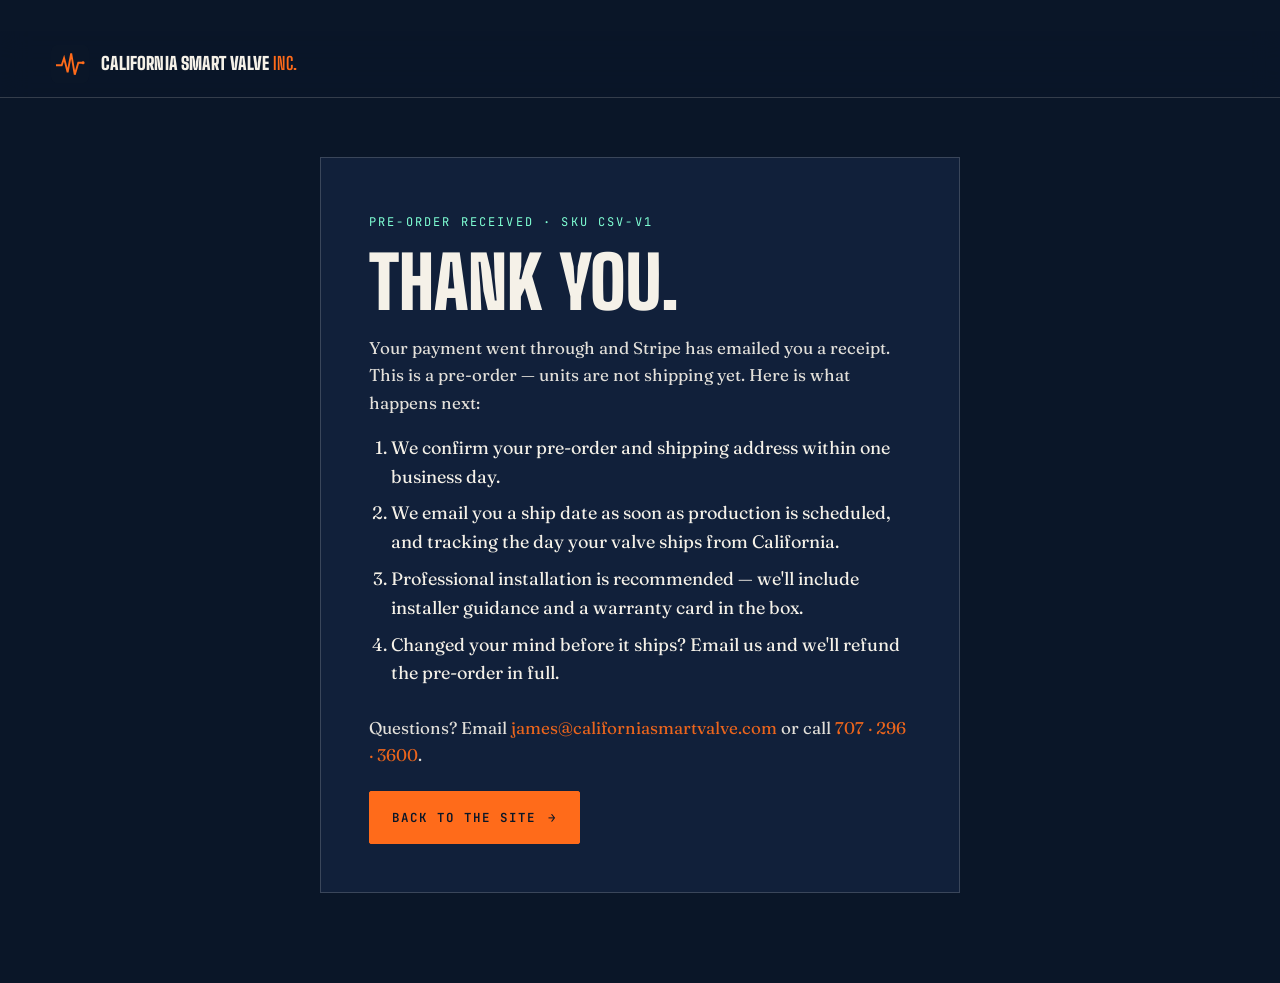
==== commit 36285fa6: "copy: ship from California rather than naming Morgan Hill Keeps the fulfillment location general on " ====
--- a/thank-you.html
+++ b/thank-you.html
@@ -30,7 +30,7 @@
     <p>Your payment went through and Stripe has emailed you a receipt. This is a pre-order &mdash; units are not shipping yet. Here is what happens next:</p>
     <ol>
       <li>We confirm your pre-order and shipping address within one business day.</li>
-      <li>We email you a ship date as soon as production is scheduled, and tracking the day your valve leaves Morgan Hill, California.</li>
+      <li>We email you a ship date as soon as production is scheduled, and tracking the day your valve ships from California.</li>
       <li>Professional installation is recommended — we'll include installer guidance and a warranty card in the box.</li>
       <li>Changed your mind before it ships? Email us and we'll refund the pre-order in full.</li>
     </ol>
